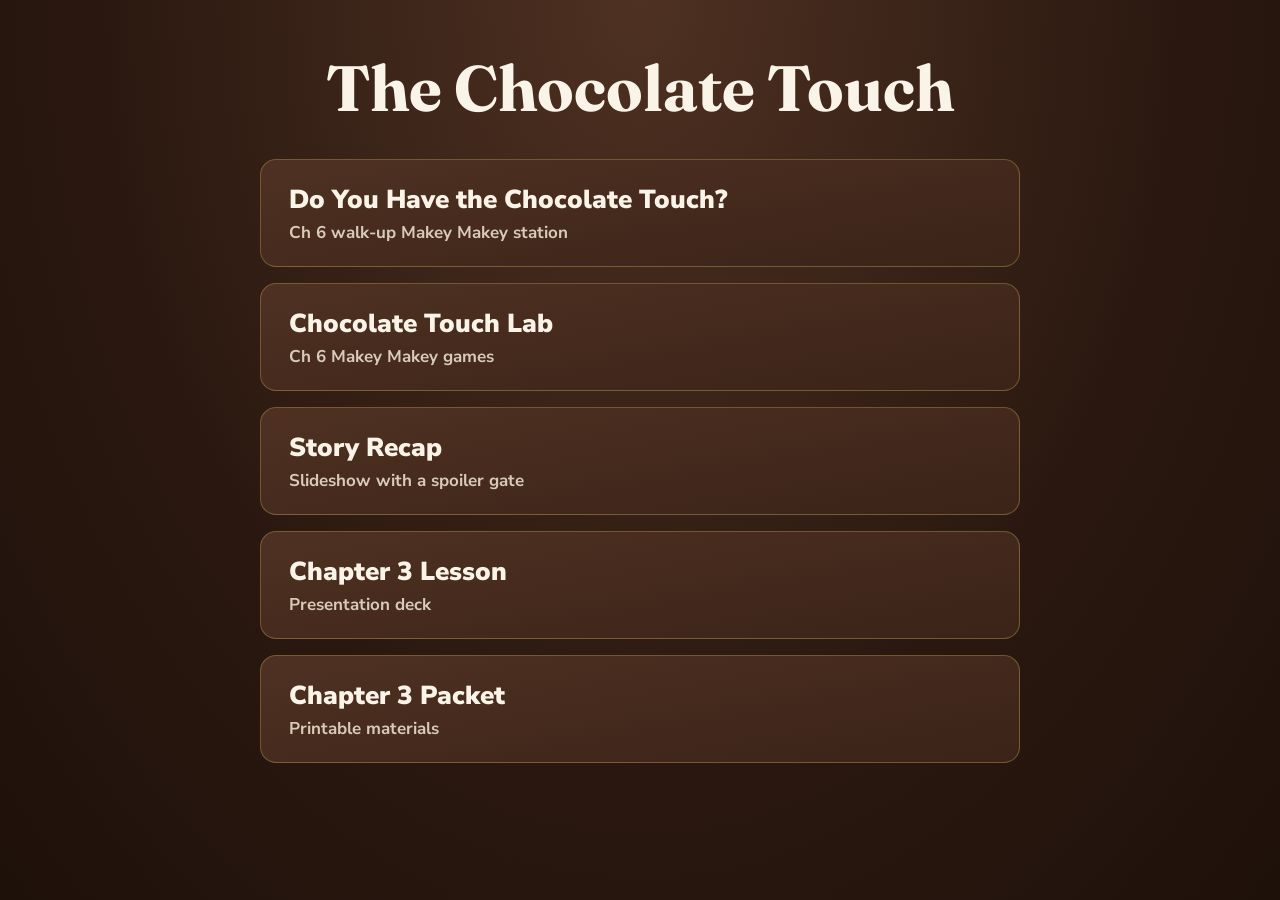
==== index.html @ c9519a52 "Chocolate Touch classroom pages for the smart screen Co-Authored-By: Claude Opus 5.5 (1M context) <n" ====
<!doctype html>
<html lang="en">
<head>
<meta charset="utf-8">
<meta name="viewport" content="width=device-width, initial-scale=1">
<title>Chocolate Touch</title>
<link rel="stylesheet" href="https://fonts.googleapis.com/css2?family=Fraunces:opsz,wght@9..144,700&family=Nunito+Sans:wght@700;900&display=swap">
<style>
  :root{--cocoa:#2A1810;--cocoa2:#3B2318;--cocoa3:#4E3122;--cream:#FAF4E8;--muted:#D8CBB8;--foil:#E8C66A;--amber:#E0A15C;color-scheme:dark}
  *{box-sizing:border-box}
  body{margin:0;min-height:100vh;background:radial-gradient(ellipse at 50% 0%,var(--cocoa3),var(--cocoa) 60%,#1E110A);color:var(--cream);
       font-family:"Nunito Sans",-apple-system,Helvetica,Arial,sans-serif;display:flex;flex-direction:column;align-items:center;padding:48px 16px}
  h1{font-family:Fraunces,Georgia,serif;font-size:clamp(36px,6vw,64px);margin:0 0 32px;text-align:center}
  ul{list-style:none;margin:0;padding:0;display:grid;gap:16px;width:100%;max-width:760px}
  a{display:block;background:linear-gradient(170deg,var(--cocoa3),var(--cocoa2));border:1px solid rgba(232,198,106,.3);border-radius:16px;
    padding:22px 28px;color:var(--cream);text-decoration:none;font-weight:900;font-size:26px}
  a:hover,a:focus-visible{border-color:var(--foil);outline:none}
  a span{display:block;font-weight:700;font-size:17px;color:var(--muted);margin-top:4px}
</style>
</head>
<body>
  <h1>The Chocolate Touch</h1>
  <ul>
    <li><a href="chocolate-touch-test.html">Do You Have the Chocolate Touch?<span>Ch 6 walk-up Makey Makey station</span></a></li>
    <li><a href="ch6-makey-makey.html">Chocolate Touch Lab<span>Ch 6 Makey Makey games</span></a></li>
    <li><a href="chocolate-touch-recap.html">Story Recap<span>Slideshow with a spoiler gate</span></a></li>
    <li><a href="ch3-presentation.html">Chapter 3 Lesson<span>Presentation deck</span></a></li>
    <li><a href="ch3-packet.html">Chapter 3 Packet<span>Printable materials</span></a></li>
  </ul>
</body>
</html>
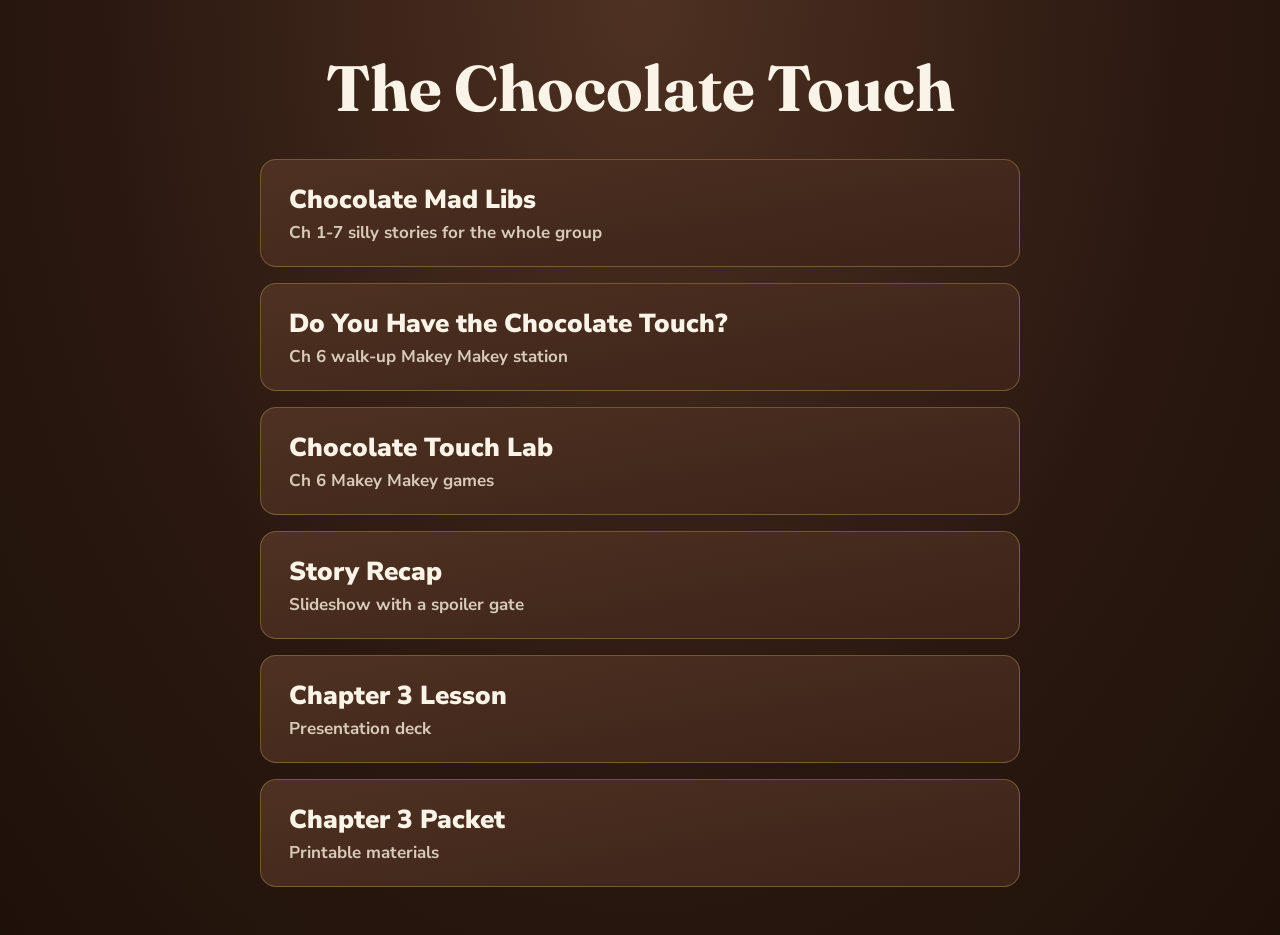
==== commit 332e1de6: "Add Chocolate Mad Libs page for Chapters 1-7 Co-Authored-By: Claude Opus 5.5 <noreply@anthropic.com>" ====
--- a/index.html
+++ b/index.html
@@ -21,6 +21,7 @@
 <body>
   <h1>The Chocolate Touch</h1>
   <ul>
+    <li><a href="madlibs.html">Chocolate Mad Libs<span>Ch 1-7 silly stories for the whole group</span></a></li>
     <li><a href="chocolate-touch-test.html">Do You Have the Chocolate Touch?<span>Ch 6 walk-up Makey Makey station</span></a></li>
     <li><a href="ch6-makey-makey.html">Chocolate Touch Lab<span>Ch 6 Makey Makey games</span></a></li>
     <li><a href="chocolate-touch-recap.html">Story Recap<span>Slideshow with a spoiler gate</span></a></li>
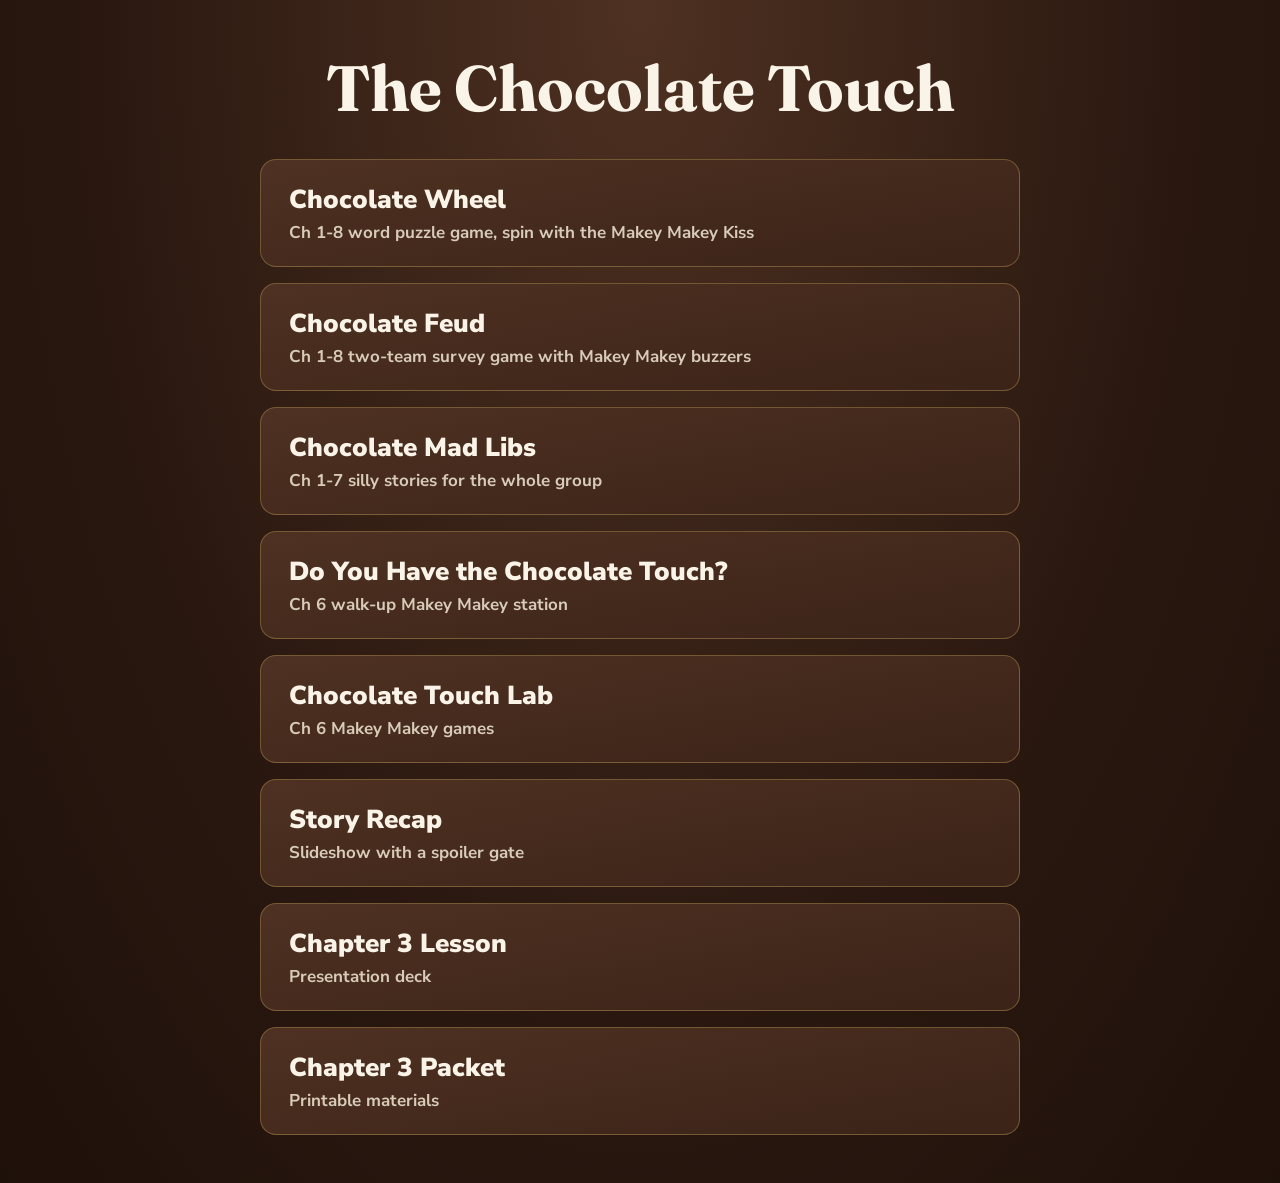
==== commit e461a1f5: "Add Chocolate Wheel and Chocolate Feud games for Chapters 1-8 Co-Authored-By: Claude Opus 5.5 <norep" ====
--- a/index.html
+++ b/index.html
@@ -21,6 +21,8 @@
 <body>
   <h1>The Chocolate Touch</h1>
   <ul>
+    <li><a href="wheel.html">Chocolate Wheel<span>Ch 1-8 word puzzle game, spin with the Makey Makey Kiss</span></a></li>
+    <li><a href="feud.html">Chocolate Feud<span>Ch 1-8 two-team survey game with Makey Makey buzzers</span></a></li>
     <li><a href="madlibs.html">Chocolate Mad Libs<span>Ch 1-7 silly stories for the whole group</span></a></li>
     <li><a href="chocolate-touch-test.html">Do You Have the Chocolate Touch?<span>Ch 6 walk-up Makey Makey station</span></a></li>
     <li><a href="ch6-makey-makey.html">Chocolate Touch Lab<span>Ch 6 Makey Makey games</span></a></li>
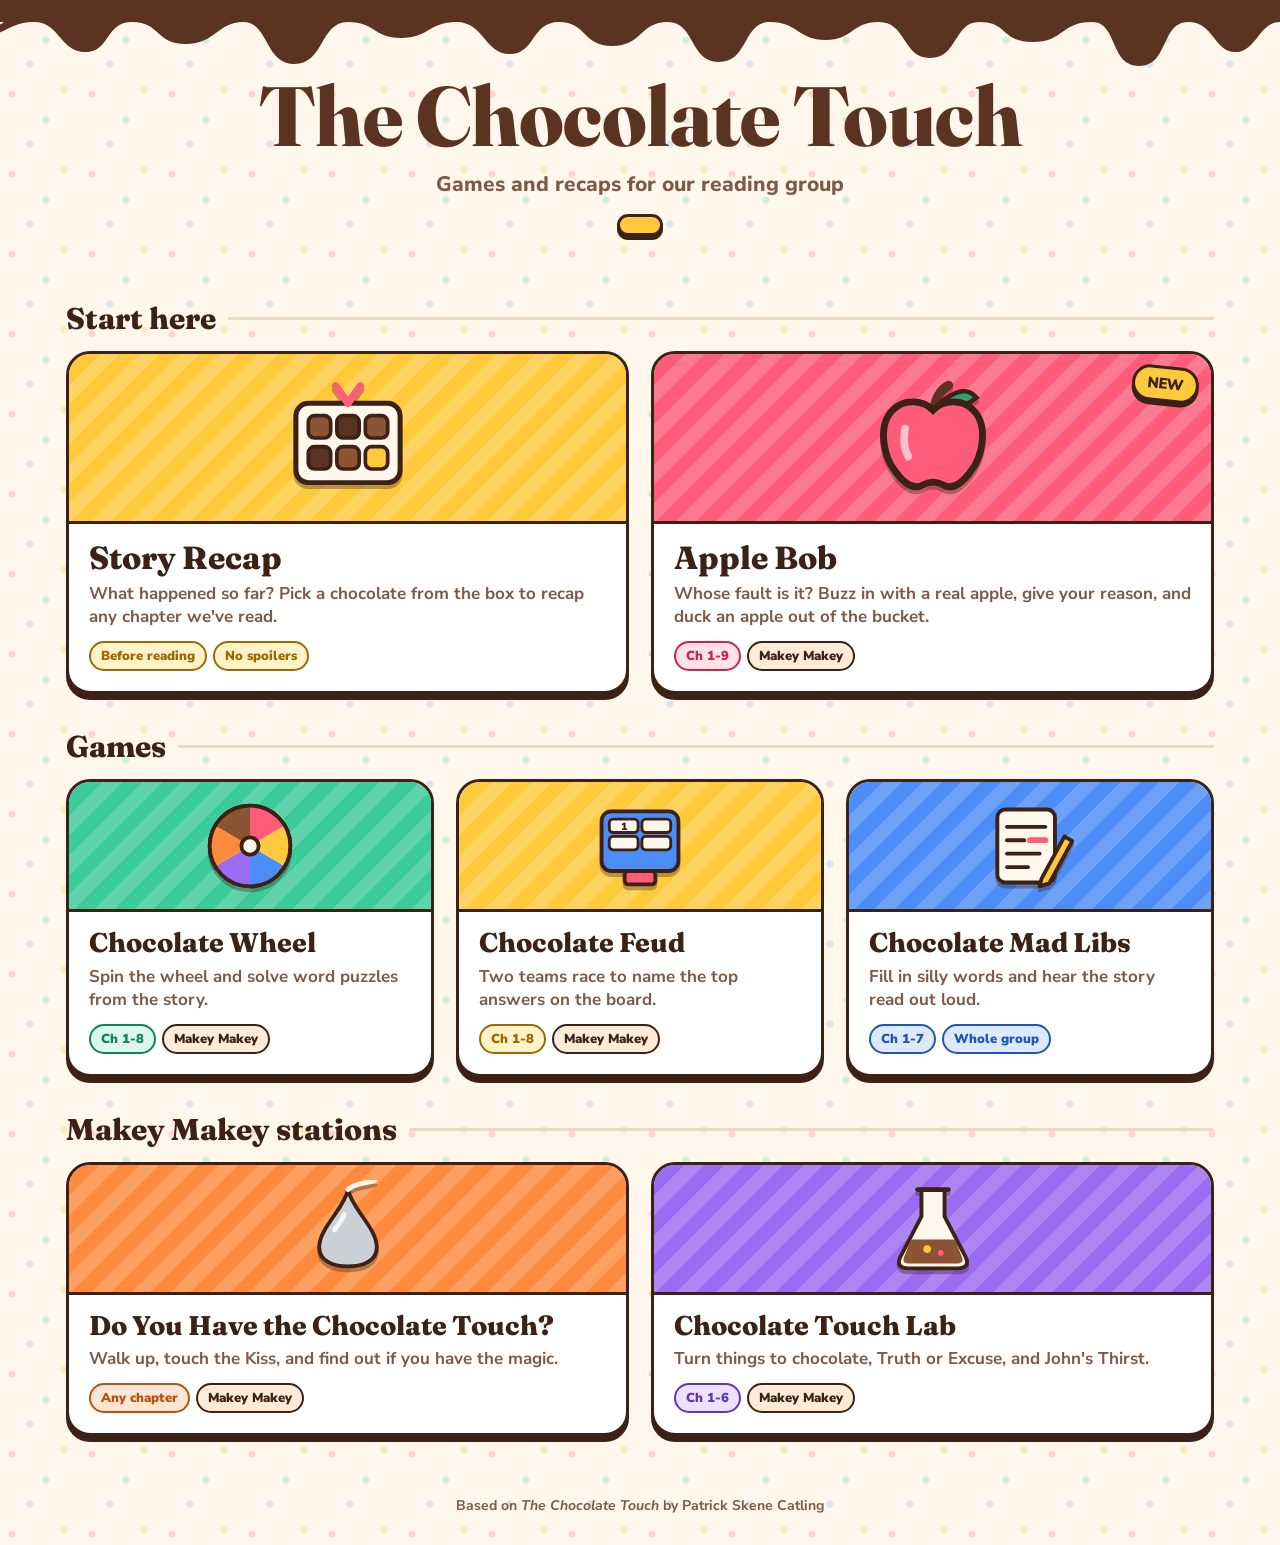
==== commit 049e9255: "Add Apple Bob for Chapter 9, new Candy Shop homepage, remove Chapter 3 pages Co-Authored-By: Claude " ====
--- a/index.html
+++ b/index.html
@@ -4,31 +4,192 @@
 <meta charset="utf-8">
 <meta name="viewport" content="width=device-width, initial-scale=1">
 <title>Chocolate Touch</title>
-<link rel="stylesheet" href="https://fonts.googleapis.com/css2?family=Fraunces:opsz,wght@9..144,700&family=Nunito+Sans:wght@700;900&display=swap">
+<link rel="preconnect" href="https://fonts.googleapis.com">
+<link rel="preconnect" href="https://fonts.gstatic.com" crossorigin>
+<link rel="stylesheet" href="https://fonts.googleapis.com/css2?family=Fraunces:opsz,wght@9..144,700;9..144,800&family=Nunito+Sans:wght@700;800;900&display=swap">
+<link rel="stylesheet" href="candy.css">
 <style>
-  :root{--cocoa:#2A1810;--cocoa2:#3B2318;--cocoa3:#4E3122;--cream:#FAF4E8;--muted:#D8CBB8;--foil:#E8C66A;--amber:#E0A15C;color-scheme:dark}
   *{box-sizing:border-box}
-  body{margin:0;min-height:100vh;background:radial-gradient(ellipse at 50% 0%,var(--cocoa3),var(--cocoa) 60%,#1E110A);color:var(--cream);
-       font-family:"Nunito Sans",-apple-system,Helvetica,Arial,sans-serif;display:flex;flex-direction:column;align-items:center;padding:48px 16px}
-  h1{font-family:Fraunces,Georgia,serif;font-size:clamp(36px,6vw,64px);margin:0 0 32px;text-align:center}
-  ul{list-style:none;margin:0;padding:0;display:grid;gap:16px;width:100%;max-width:760px}
-  a{display:block;background:linear-gradient(170deg,var(--cocoa3),var(--cocoa2));border:1px solid rgba(232,198,106,.3);border-radius:16px;
-    padding:22px 28px;color:var(--cream);text-decoration:none;font-weight:900;font-size:26px}
-  a:hover,a:focus-visible{border-color:var(--foil);outline:none}
-  a span{display:block;font-weight:700;font-size:17px;color:var(--muted);margin-top:4px}
+  body{margin:0;min-height:100vh;font-family:var(--sans)}
+  .drip{display:block;width:100%;height:70px}
+  header{text-align:center;padding:4px 16px 8px}
+  h1{font:800 clamp(42px,7vw,84px)/1 var(--serif);margin:0;color:var(--choc);letter-spacing:-.5px}
+  .sub{margin:12px 0 0;font-weight:800;font-size:clamp(17px,2vw,21px);color:var(--ink-soft)}
+  .reading{display:inline-block;margin-top:16px;font:900 18px var(--sans);background:var(--lemon);border:var(--stroke);
+           border-radius:999px;padding:8px 20px;box-shadow:var(--pop-sm)}
+  main{max-width:1180px;margin:0 auto;padding:16px 16px 60px}
+  h2{font:800 30px var(--serif);margin:34px 0 14px;display:flex;align-items:center;gap:12px}
+  h2::after{content:"";flex:1;height:3px;border-radius:3px;background:var(--line)}
+  .grid{display:grid;gap:22px;grid-template-columns:repeat(auto-fit,minmax(260px,1fr))}
+  .grid.big{grid-template-columns:repeat(auto-fit,minmax(320px,1fr))}
+
+  .tile{display:flex;flex-direction:column;text-decoration:none;color:var(--ink);background:var(--card);
+        border:var(--stroke);border-radius:24px;box-shadow:var(--pop);overflow:hidden;transition:transform .15s, box-shadow .15s}
+  .tile:hover,.tile:focus-visible{transform:translateY(-4px) rotate(-.4deg);box-shadow:0 10px 0 var(--ink);outline:none}
+  .tile:active{transform:translateY(4px);box-shadow:0 2px 0 var(--ink)}
+  .tile .art{background:var(--accent);border-bottom:var(--stroke);height:130px;display:grid;place-items:center;position:relative;
+             background-image:repeating-linear-gradient(-45deg, rgba(255,255,255,.18) 0 14px, transparent 14px 28px)}
+  .grid.big .tile .art{height:170px}
+  .tile .art svg{width:96px;height:96px;filter:drop-shadow(0 4px 0 rgba(59,33,22,.35))}
+  .grid.big .tile .art svg{width:124px;height:124px}
+  .tile .body{padding:16px 20px 20px}
+  .tile h3{margin:0;font:800 27px/1.1 var(--serif)}
+  .grid.big .tile h3{font-size:32px}
+  .tile p{margin:8px 0 12px;font-weight:700;font-size:17px;color:var(--ink-soft);line-height:1.35}
+  .tags{display:flex;flex-wrap:wrap;gap:6px}
+  .tag{font:900 13px var(--sans);padding:4px 10px;border-radius:999px;background:var(--accent-soft);color:var(--accent-deep);border:2px solid var(--accent-deep)}
+  .tag.mm{background:var(--paper2);color:var(--ink);border-color:var(--ink)}
+  .new{position:absolute;top:12px;right:12px;font:900 15px var(--sans);background:var(--lemon);border:var(--stroke);border-radius:999px;
+       padding:5px 12px;transform:rotate(6deg);box-shadow:var(--pop-sm)}
+  footer{text-align:center;color:var(--ink-soft);font-weight:700;font-size:14px;padding:0 16px 30px}
 </style>
 </head>
-<body>
-  <h1>The Chocolate Touch</h1>
-  <ul>
-    <li><a href="wheel.html">Chocolate Wheel<span>Ch 1-8 word puzzle game, spin with the Makey Makey Kiss</span></a></li>
-    <li><a href="feud.html">Chocolate Feud<span>Ch 1-8 two-team survey game with Makey Makey buzzers</span></a></li>
-    <li><a href="madlibs.html">Chocolate Mad Libs<span>Ch 1-7 silly stories for the whole group</span></a></li>
-    <li><a href="chocolate-touch-test.html">Do You Have the Chocolate Touch?<span>Ch 6 walk-up Makey Makey station</span></a></li>
-    <li><a href="ch6-makey-makey.html">Chocolate Touch Lab<span>Ch 6 Makey Makey games</span></a></li>
-    <li><a href="chocolate-touch-recap.html">Story Recap<span>Slideshow with a spoiler gate</span></a></li>
-    <li><a href="ch3-presentation.html">Chapter 3 Lesson<span>Presentation deck</span></a></li>
-    <li><a href="ch3-packet.html">Chapter 3 Packet<span>Printable materials</span></a></li>
-  </ul>
+<body class="candy-bg">
+  <svg class="drip" viewBox="0 0 1200 70" preserveAspectRatio="none" aria-hidden="true">
+    <path fill="#5A3420" d="M0 0H1200V22c-20 0-22 30-42 30s-20-30-44-30c-26 0-18 44-46 44s-20-44-44-44c-30 0-26 20-56 20s-22-20-50-20
+      c-24 0-20 36-46 36s-22-36-48-36-24 18-50 18-26-18-52-18-20 40-48 40-22-40-48-40-24 24-52 24-24-24-50-24-22 32-46 32-24-32-50-32
+      -26 16-52 16-24-16-50-16-22 42-50 42-24-42-48-42-26 22-54 22-24-22-50-22-20 30-44 30-24-30-48-30-26 14-50 14-22-14-48-14
+      -22 34-46 34S28 22 0 22z"/>
+  </svg>
+  <header>
+    <h1>The Chocolate Touch</h1>
+    <p class="sub">Games and recaps for our reading group</p>
+    <div class="reading" id="reading" hidden></div>
+  </header>
+
+  <main>
+    <h2>Start here</h2>
+    <div class="grid big">
+      <a class="tile theme-lemon" href="chocolate-touch-recap.html">
+        <div class="art">
+          <svg viewBox="0 0 100 100" aria-hidden="true">
+            <rect x="8" y="22" width="84" height="64" rx="10" fill="#FFF7EC" stroke="#3B2116" stroke-width="4"/>
+            <g stroke="#3B2116" stroke-width="3">
+              <rect x="18" y="32" width="18" height="18" rx="5" fill="#8B5534"/><rect x="41" y="32" width="18" height="18" rx="5" fill="#5A3420"/><rect x="64" y="32" width="18" height="18" rx="5" fill="#8B5534"/>
+              <rect x="18" y="57" width="18" height="18" rx="5" fill="#5A3420"/><rect x="41" y="57" width="18" height="18" rx="5" fill="#8B5534"/><rect x="64" y="57" width="18" height="18" rx="5" fill="#FFC93C"/>
+            </g>
+            <path d="M50 22 L40 8 M50 22 L60 8" stroke="#FF5C7A" stroke-width="6" stroke-linecap="round"/>
+          </svg>
+        </div>
+        <div class="body">
+          <h3>Story Recap</h3>
+          <p>What happened so far? Pick a chocolate from the box to recap any chapter we've read.</p>
+          <div class="tags"><span class="tag">Before reading</span><span class="tag">No spoilers</span></div>
+        </div>
+      </a>
+      <a class="tile theme-strawberry" href="apple-bob.html">
+        <div class="art">
+          <span class="new">NEW</span>
+          <svg viewBox="0 0 40 40" aria-hidden="true">
+            <path d="M20 12 Q21 5 25 3" fill="none" stroke="#5A3420" stroke-width="3" stroke-linecap="round"/>
+            <path d="M22 9 Q30 2 34 7 Q28 12 22 9z" fill="#2FA36B" stroke="#3B2116" stroke-width="1.5"/>
+            <path d="M20 11c-3-3-9-4-13 0-5 5-3 15 1 20 3 4 6 6 9 4 2-1 4-1 6 0 3 2 6 0 9-4 4-5 6-15 1-20-4-4-10-3-13 0z" fill="#FF5C7A" stroke="#3B2116" stroke-width="2.2"/>
+            <path d="M11 17 Q10 22 12 26" fill="none" stroke="#fff" stroke-width="2.5" stroke-linecap="round" opacity=".6"/>
+          </svg>
+        </div>
+        <div class="body">
+          <h3>Apple Bob</h3>
+          <p>Whose fault is it? Buzz in with a real apple, give your reason, and duck an apple out of the bucket.</p>
+          <div class="tags"><span class="tag">Ch 1-9</span><span class="tag mm">Makey Makey</span></div>
+        </div>
+      </a>
+    </div>
+
+    <h2>Games</h2>
+    <div class="grid">
+      <a class="tile theme-mint" href="wheel.html">
+        <div class="art">
+          <svg viewBox="0 0 100 100" aria-hidden="true">
+            <circle cx="50" cy="50" r="42" fill="#FFF7EC" stroke="#3B2116" stroke-width="4"/>
+            <path d="M50 50 L50 8 A42 42 0 0 1 86 29 Z" fill="#FF5C7A"/><path d="M50 50 L86 29 A42 42 0 0 1 86 71 Z" fill="#FFC93C"/>
+            <path d="M50 50 L86 71 A42 42 0 0 1 50 92 Z" fill="#4D8DF7"/><path d="M50 50 L50 92 A42 42 0 0 1 14 71 Z" fill="#9B6BF2"/>
+            <path d="M50 50 L14 71 A42 42 0 0 1 14 29 Z" fill="#FF8A3D"/><path d="M50 50 L14 29 A42 42 0 0 1 50 8 Z" fill="#8B5534"/>
+            <circle cx="50" cy="50" r="42" fill="none" stroke="#3B2116" stroke-width="4"/>
+            <circle cx="50" cy="50" r="9" fill="#FFF7EC" stroke="#3B2116" stroke-width="4"/>
+          </svg>
+        </div>
+        <div class="body">
+          <h3>Chocolate Wheel</h3>
+          <p>Spin the wheel and solve word puzzles from the story.</p>
+          <div class="tags"><span class="tag">Ch 1-8</span><span class="tag mm">Makey Makey</span></div>
+        </div>
+      </a>
+      <a class="tile theme-lemon" href="feud.html">
+        <div class="art">
+          <svg viewBox="0 0 100 100" aria-hidden="true">
+            <rect x="10" y="14" width="80" height="62" rx="10" fill="#4D8DF7" stroke="#3B2116" stroke-width="4"/>
+            <g fill="#FFF7EC" stroke="#3B2116" stroke-width="3">
+              <rect x="18" y="22" width="30" height="14" rx="4"/><rect x="52" y="22" width="30" height="14" rx="4"/>
+              <rect x="18" y="40" width="30" height="14" rx="4"/><rect x="52" y="40" width="30" height="14" rx="4"/>
+            </g>
+            <text x="33" y="33" font-family="Nunito Sans,Arial" font-weight="900" font-size="11" text-anchor="middle" fill="#3B2116">1</text>
+            <rect x="34" y="76" width="32" height="14" rx="4" fill="#FF5C7A" stroke="#3B2116" stroke-width="4"/>
+          </svg>
+        </div>
+        <div class="body">
+          <h3>Chocolate Feud</h3>
+          <p>Two teams race to name the top answers on the board.</p>
+          <div class="tags"><span class="tag">Ch 1-8</span><span class="tag mm">Makey Makey</span></div>
+        </div>
+      </a>
+      <a class="tile theme-blueberry" href="madlibs.html">
+        <div class="art">
+          <svg viewBox="0 0 100 100" aria-hidden="true">
+            <rect x="16" y="12" width="60" height="76" rx="8" fill="#FFF7EC" stroke="#3B2116" stroke-width="4"/>
+            <g stroke="#3B2116" stroke-width="4" stroke-linecap="round"><path d="M26 30H66"/><path d="M26 44H44"/><path d="M26 58H60"/><path d="M26 72H48"/></g>
+            <path d="M50 44H66" stroke="#FF5C7A" stroke-width="6" stroke-linecap="round"/>
+            <path d="M62 84 L86 40 L94 45 L70 89 L60 92 Z" fill="#FFC93C" stroke="#3B2116" stroke-width="4" stroke-linejoin="round"/>
+          </svg>
+        </div>
+        <div class="body">
+          <h3>Chocolate Mad Libs</h3>
+          <p>Fill in silly words and hear the story read out loud.</p>
+          <div class="tags"><span class="tag">Ch 1-7</span><span class="tag">Whole group</span></div>
+        </div>
+      </a>
+    </div>
+
+    <h2>Makey Makey stations</h2>
+    <div class="grid">
+      <a class="tile theme-orange" href="chocolate-touch-test.html">
+        <div class="art">
+          <svg viewBox="0 0 100 100" aria-hidden="true">
+            <path d="M50 10 C54 30 80 50 80 70 C80 84 66 90 50 90 C34 90 20 84 20 70 C20 50 46 30 50 10 Z" fill="#C9D0D6" stroke="#3B2116" stroke-width="4" stroke-linejoin="round"/>
+            <path d="M36 52 C40 46 44 42 46 36" stroke="#fff" stroke-width="5" stroke-linecap="round" fill="none" opacity=".8"/>
+            <path d="M50 10 C58 2 72 4 78 0" stroke="#FFF7EC" stroke-width="5" fill="none" stroke-linecap="round"/>
+          </svg>
+        </div>
+        <div class="body">
+          <h3>Do You Have the Chocolate Touch?</h3>
+          <p>Walk up, touch the Kiss, and find out if you have the magic.</p>
+          <div class="tags"><span class="tag">Any chapter</span><span class="tag mm">Makey Makey</span></div>
+        </div>
+      </a>
+      <a class="tile theme-grape" href="ch6-makey-makey.html">
+        <div class="art">
+          <svg viewBox="0 0 100 100" aria-hidden="true">
+            <path d="M38 10H62V38L84 80C88 88 84 92 76 92H24C16 92 12 88 16 80L38 38Z" fill="#FFF7EC" stroke="#3B2116" stroke-width="4" stroke-linejoin="round"/>
+            <path d="M27 62H73L80 80C82 85 80 87 75 87H25C20 87 18 85 20 80Z" fill="#8B5534"/>
+            <circle cx="44" cy="72" r="4" fill="#FFC93C"/><circle cx="58" cy="76" r="3" fill="#FF5C7A"/>
+            <path d="M34 10H66" stroke="#3B2116" stroke-width="5" stroke-linecap="round"/>
+          </svg>
+        </div>
+        <div class="body">
+          <h3>Chocolate Touch Lab</h3>
+          <p>Turn things to chocolate, Truth or Excuse, and John's Thirst.</p>
+          <div class="tags"><span class="tag">Ch 1-6</span><span class="tag mm">Makey Makey</span></div>
+        </div>
+      </a>
+    </div>
+  </main>
+  <footer>Based on <i>The Chocolate Touch</i> by Patrick Skene Catling</footer>
+
+<script>
+  // Show how far the group has read, using the same setting as the Story Recap's "We've finished up to".
+  try {
+    const n = JSON.parse(localStorage.getItem('ct-gate'));
+    if (n > 0) { const r = document.getElementById('reading'); r.textContent = n >= 12 ? 'We finished the book!' : `We've read up to Chapter ${n}`; r.hidden = false; }
+  } catch (e) {}
+</script>
 </body>
 </html>
--- a/candy.css
+++ b/candy.css
@@ -0,0 +1,74 @@
+/* Candy Shop theme shared by every page.
+   Each page sets its own wrapper color with --accent / --accent-deep / --accent-soft. */
+:root{
+  --paper:#FFF7EC; --paper2:#FCEBD6; --card:#FFFFFF;
+  --ink:#3B2116; --ink-soft:#7A5A48; --line:#EBD9C3;
+  --choc:#5A3420; --milk:#8B5534; --syrup:#4A2716;
+
+  --strawberry:#FF5C7A; --strawberry-deep:#C42850; --strawberry-soft:#FFE1E7;
+  --mint:#3CCB9A;       --mint-deep:#13805C;       --mint-soft:#D9F7EC;
+  --lemon:#FFC93C;      --lemon-deep:#9A6A00;      --lemon-soft:#FFF2C9;
+  --blueberry:#4D8DF7;  --blueberry-deep:#1F56B8;  --blueberry-soft:#DDE9FF;
+  --orange:#FF8A3D;     --orange-deep:#B4520E;     --orange-soft:#FFE6D4;
+  --grape:#9B6BF2;      --grape-deep:#6236B8;      --grape-soft:#ECE2FF;
+
+  --good:#1FA971; --bad:#E5484D;
+
+  --accent:var(--strawberry); --accent-deep:var(--strawberry-deep); --accent-soft:var(--strawberry-soft);
+
+  --serif:Fraunces,Georgia,"Times New Roman",serif;
+  --sans:"Nunito Sans",-apple-system,BlinkMacSystemFont,"Segoe UI",Helvetica,Arial,sans-serif;
+
+  /* "sticker" look: thick brown outline with a solid drop shadow */
+  --stroke:3px solid var(--ink);
+  --pop:0 6px 0 var(--ink);
+  --pop-sm:0 4px 0 var(--ink);
+  --radius:20px;
+  color-scheme:light;
+}
+.theme-mint{--accent:var(--mint);--accent-deep:var(--mint-deep);--accent-soft:var(--mint-soft)}
+.theme-lemon{--accent:var(--lemon);--accent-deep:var(--lemon-deep);--accent-soft:var(--lemon-soft)}
+.theme-blueberry{--accent:var(--blueberry);--accent-deep:var(--blueberry-deep);--accent-soft:var(--blueberry-soft)}
+.theme-orange{--accent:var(--orange);--accent-deep:var(--orange-deep);--accent-soft:var(--orange-soft)}
+.theme-grape{--accent:var(--grape);--accent-deep:var(--grape-deep);--accent-soft:var(--grape-soft)}
+.theme-strawberry{--accent:var(--strawberry);--accent-deep:var(--strawberry-deep);--accent-soft:var(--strawberry-soft)}
+
+/* sprinkles on cream, used as the page background */
+.candy-bg{
+  background-color:var(--paper);
+  background-image:
+    radial-gradient(circle at 12px 14px, rgba(255,92,122,.22) 3px, transparent 4px),
+    radial-gradient(circle at 46px 40px, rgba(60,203,154,.22) 3px, transparent 4px),
+    radial-gradient(circle at 30px 64px, rgba(77,141,247,.20) 3px, transparent 4px),
+    radial-gradient(circle at 64px 10px, rgba(255,201,60,.30) 3px, transparent 4px);
+  background-size:80px 80px;
+  color:var(--ink);
+}
+
+/* "← Home" button, top-left on every page */
+.home-pill{
+  position:fixed; top:12px; left:12px; z-index:50;
+  display:inline-flex; align-items:center; gap:6px;
+  font:900 16px/1 var(--sans); color:var(--ink); text-decoration:none;
+  background:var(--card); border:var(--stroke); border-radius:999px;
+  padding:9px 16px 9px 12px; box-shadow:var(--pop-sm);
+  transition:transform .12s, box-shadow .12s;
+}
+.home-pill:hover,.home-pill:focus-visible{transform:translateY(-2px); box-shadow:0 6px 0 var(--ink); outline:none}
+.home-pill:active{transform:translateY(3px); box-shadow:0 1px 0 var(--ink)}
+@media print{ .home-pill{display:none} }
+
+/* chunky candy button */
+.candy-btn{
+  font:900 20px/1 var(--sans); color:var(--ink); cursor:pointer;
+  background:var(--accent); border:var(--stroke); border-radius:999px;
+  padding:14px 26px; box-shadow:var(--pop);
+  transition:transform .12s, box-shadow .12s;
+}
+.candy-btn:hover{transform:translateY(-2px); box-shadow:0 8px 0 var(--ink)}
+.candy-btn:active{transform:translateY(4px); box-shadow:0 2px 0 var(--ink)}
+.candy-btn.ghost{background:var(--card)}
+.candy-btn:disabled{opacity:.4; cursor:default; transform:none; box-shadow:var(--pop)}
+
+/* white card with the sticker outline */
+.candy-card{background:var(--card); border:var(--stroke); border-radius:var(--radius); box-shadow:var(--pop)}
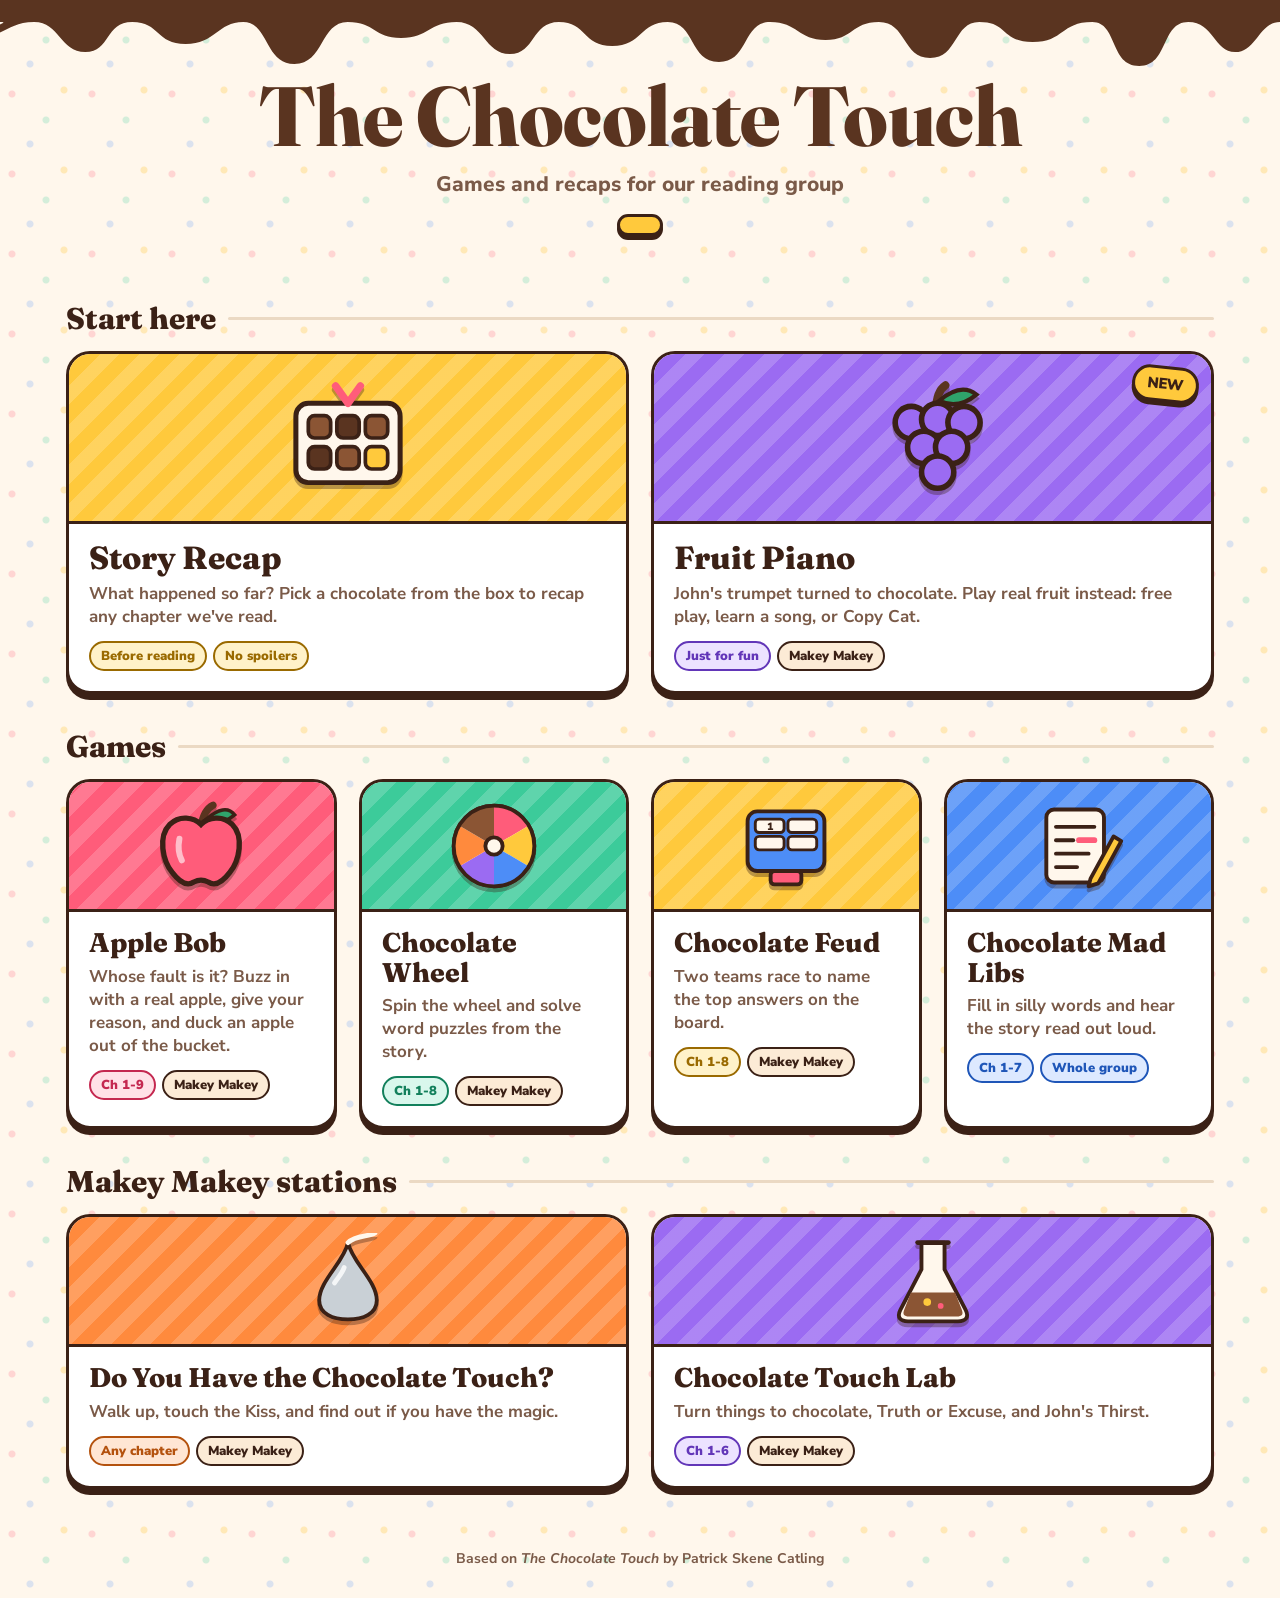
==== commit 58a21c20: "Add Fruit Piano and feature it on the homepage Six real foods on the Makey Makey: Free Play, Learn a" ====
--- a/index.html
+++ b/index.html
@@ -77,9 +77,30 @@
           <div class="tags"><span class="tag">Before reading</span><span class="tag">No spoilers</span></div>
         </div>
       </a>
+      <a class="tile theme-grape" href="fruit-piano.html">
+        <div class="art">
+          <span class="new">NEW</span>
+          <svg viewBox="0 0 40 40" aria-hidden="true">
+            <path d="M21 11 Q21 5 24 3" fill="none" stroke="#5A3420" stroke-width="2.6" stroke-linecap="round"/>
+            <path d="M22 8 Q29 2 34 6 Q28 11 22 8z" fill="#2FA36B" stroke="#3B2116" stroke-width="1.4"/>
+            <g fill="#9B6BF2" stroke="#3B2116" stroke-width="1.8">
+              <circle cx="13" cy="15" r="5.2"/><circle cx="21.5" cy="14" r="5.2"/><circle cx="30" cy="15" r="5.2"/>
+              <circle cx="17" cy="23" r="5.2"/><circle cx="26" cy="23" r="5.2"/><circle cx="21.5" cy="31" r="5.2"/>
+            </g>
+          </svg>
+        </div>
+        <div class="body">
+          <h3>Fruit Piano</h3>
+          <p>John's trumpet turned to chocolate. Play real fruit instead: free play, learn a song, or Copy Cat.</p>
+          <div class="tags"><span class="tag">Just for fun</span><span class="tag mm">Makey Makey</span></div>
+        </div>
+      </a>
+    </div>
+
+    <h2>Games</h2>
+    <div class="grid">
       <a class="tile theme-strawberry" href="apple-bob.html">
         <div class="art">
-          <span class="new">NEW</span>
           <svg viewBox="0 0 40 40" aria-hidden="true">
             <path d="M20 12 Q21 5 25 3" fill="none" stroke="#5A3420" stroke-width="3" stroke-linecap="round"/>
             <path d="M22 9 Q30 2 34 7 Q28 12 22 9z" fill="#2FA36B" stroke="#3B2116" stroke-width="1.5"/>
@@ -93,10 +114,6 @@
           <div class="tags"><span class="tag">Ch 1-9</span><span class="tag mm">Makey Makey</span></div>
         </div>
       </a>
-    </div>
-
-    <h2>Games</h2>
-    <div class="grid">
       <a class="tile theme-mint" href="wheel.html">
         <div class="art">
           <svg viewBox="0 0 100 100" aria-hidden="true">
